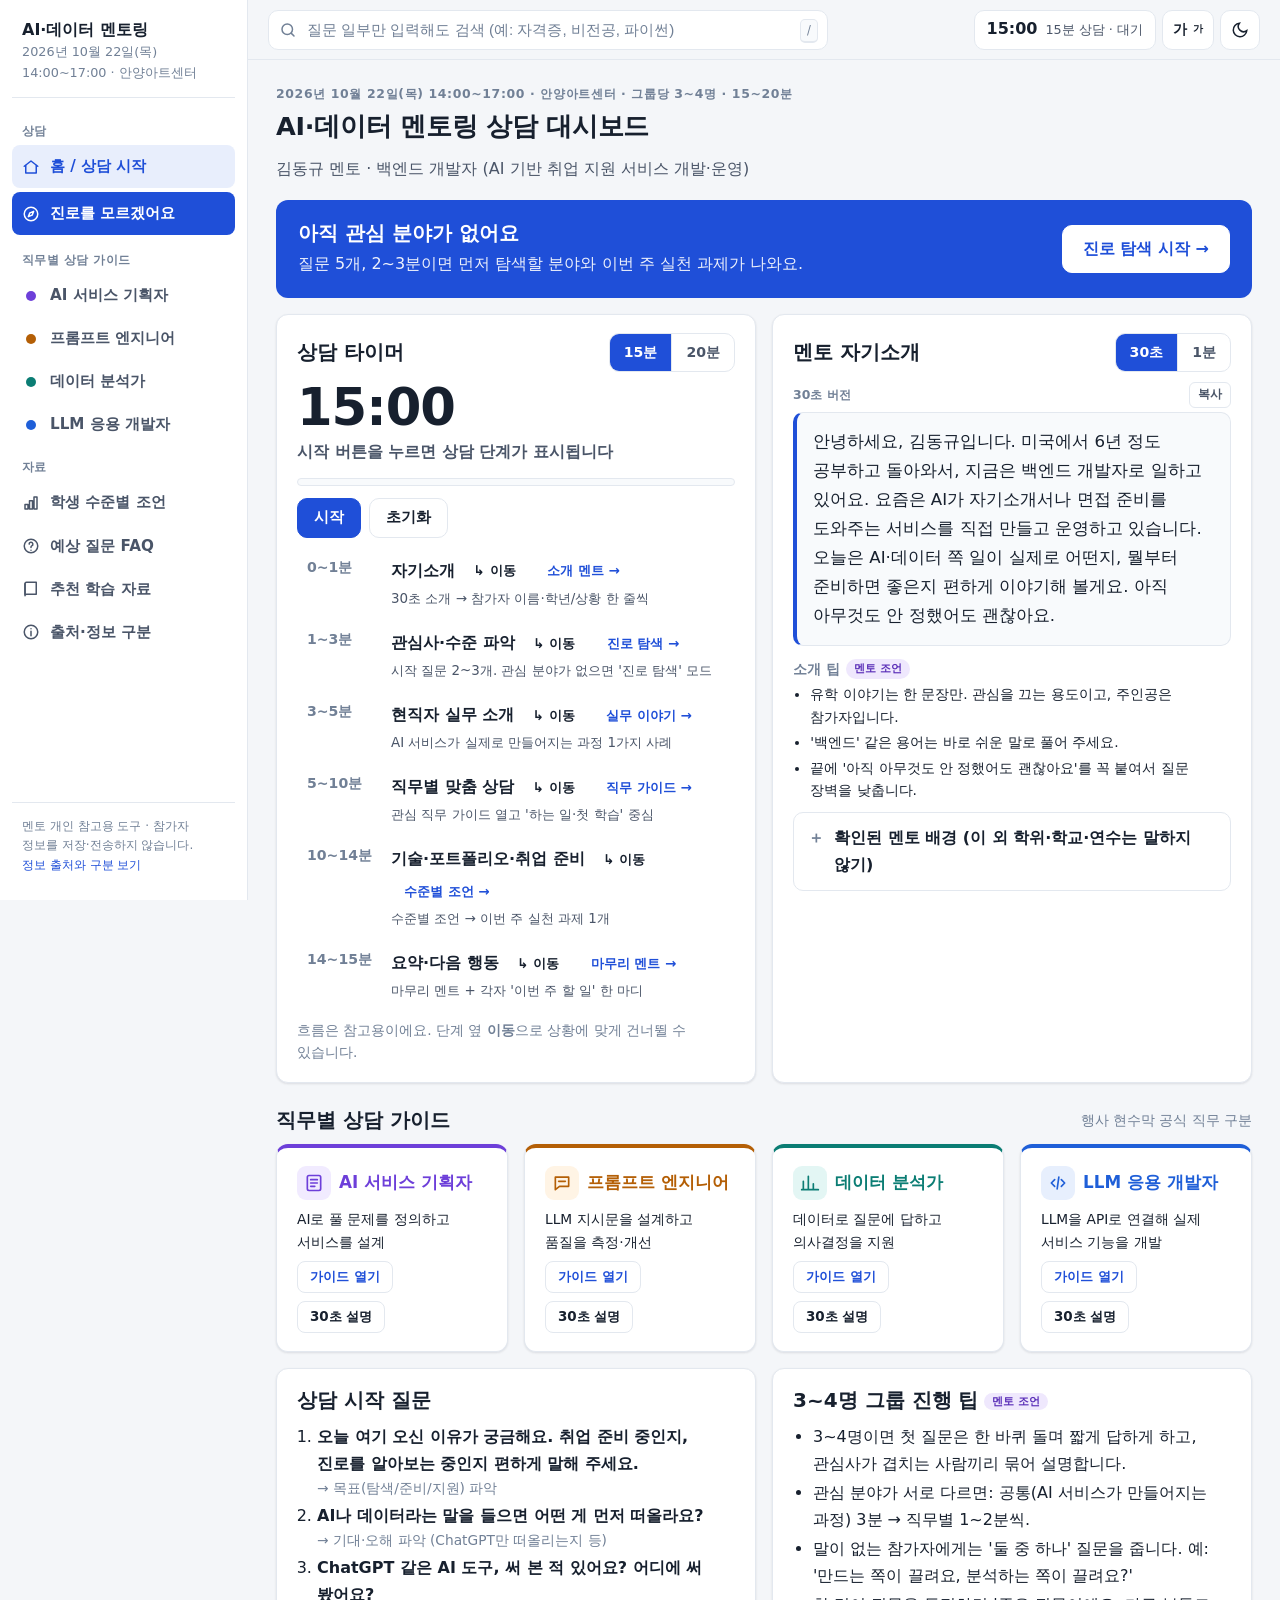
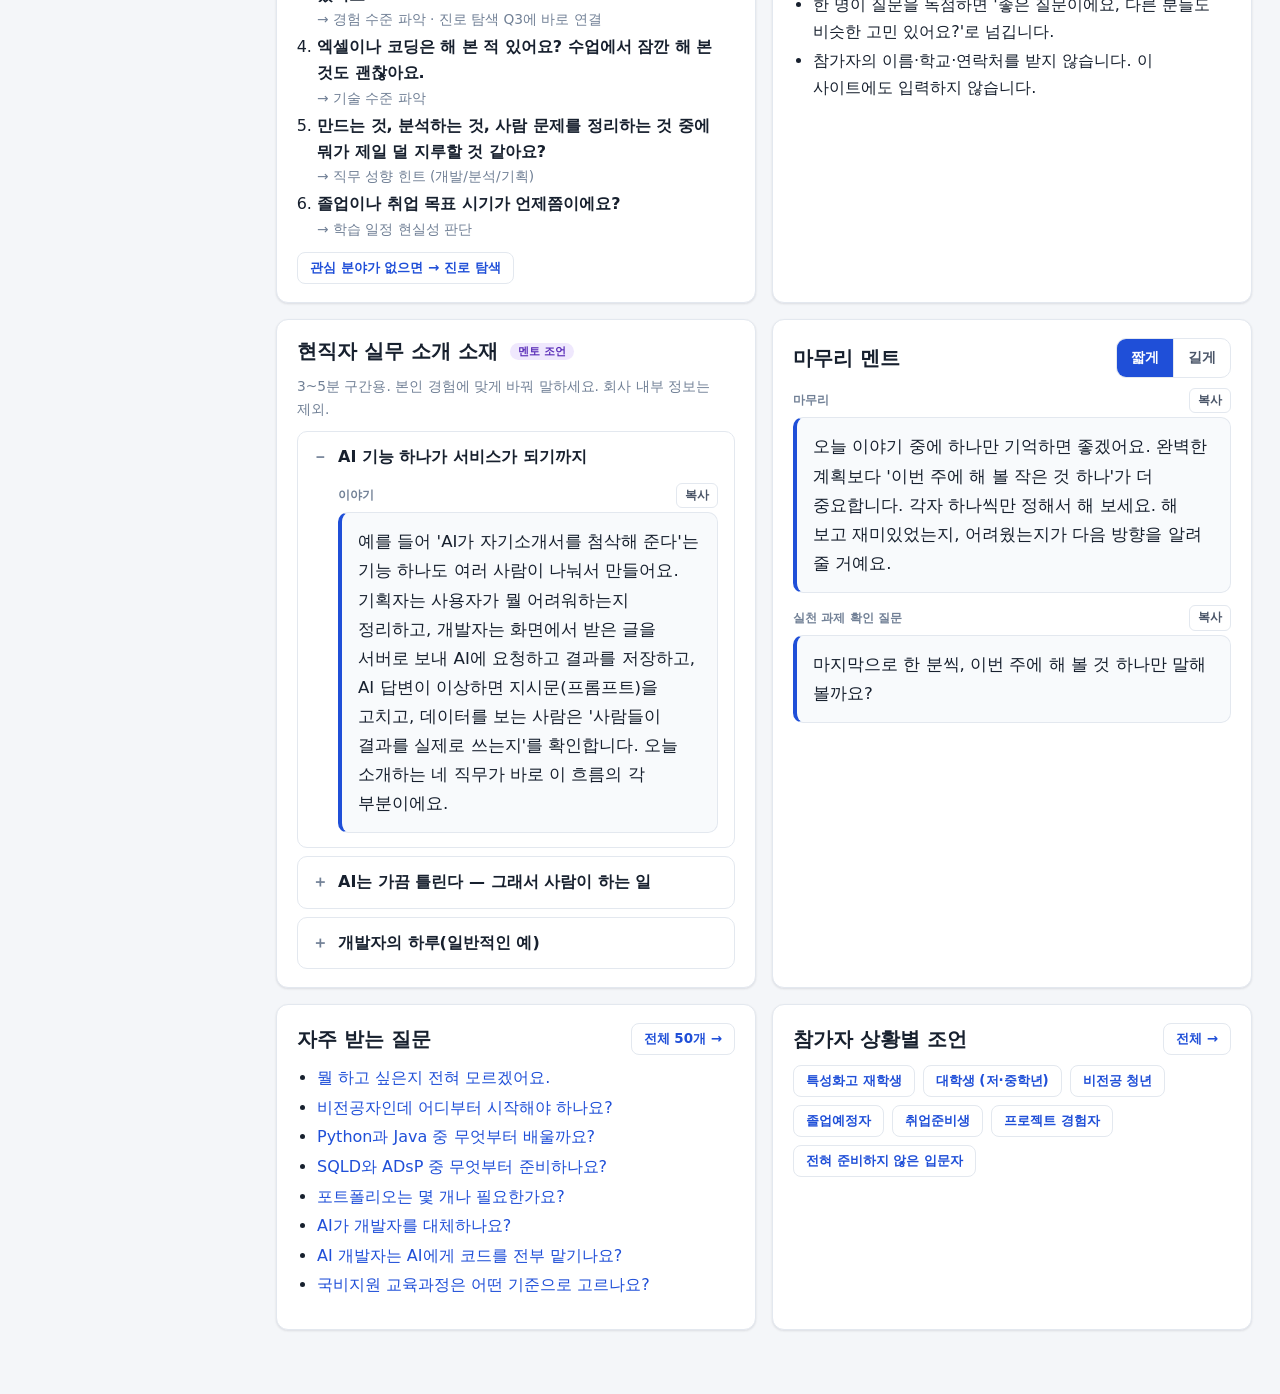
==== anyang-ai-data-mentor-2026/index.html @ 2cab1637 "Add files via upload" ====
<!doctype html>
<html lang="ko">
<head>
  <meta charset="utf-8">
  <meta name="viewport" content="width=device-width, initial-scale=1">
  <meta name="robots" content="noindex, nofollow">
  <meta name="description" content="안양시 청년 일자리박람회 AI·데이터 현직자 멘토링용 상담 대시보드 (멘토 개인 참고용)">
  <title>AI·데이터 멘토링 대시보드</title>
  <link rel="icon" href="data:image/svg+xml,%3Csvg xmlns='http://www.w3.org/2000/svg' viewBox='0 0 32 32'%3E%3Crect width='32' height='32' rx='8' fill='%231f4fd8'/%3E%3Cpath d='M9 22l4-12h2l4 12M10.5 18h7M23 10v12' stroke='white' stroke-width='2.4' fill='none' stroke-linecap='round'/%3E%3C/svg%3E">
  <link rel="stylesheet" href="assets/css/style.css">
  <script>
    /* 테마·글자 크기는 화면 깜빡임 방지를 위해 먼저 적용 (브라우저 저장소 사용 불가 시 기본값) */
    (function () {
      try {
        var t = localStorage.getItem("md-theme"); if (t) document.documentElement.setAttribute("data-theme", t);
        var f = localStorage.getItem("md-fs"); if (f) document.documentElement.style.setProperty("--fs", f + "px");
      } catch (e) {}
    })();
  </script>
</head>
<body>
  <div class="app">
    <aside class="sidebar" id="sidebar" aria-label="주 메뉴">
      <div class="brand">
        <div class="brand-title">AI·데이터 멘토링</div>
        <div class="brand-sub" id="brandSub">안양시 청년 일자리박람회</div>
      </div>
      <nav id="nav"></nav>
      <div class="sidebar-foot">
        멘토 개인 참고용 도구 · 참가자 정보를 저장·전송하지 않습니다.<br>
        <a href="#/sources">정보 출처와 구분 보기</a>
      </div>
    </aside>
    <div class="scrim" id="scrim"></div>

    <div class="main">
      <header class="topbar">
        <button class="icon-btn menu-btn" id="menuBtn" aria-label="메뉴 열기">
          <svg viewBox="0 0 24 24" fill="none" stroke="currentColor" stroke-width="2" stroke-linecap="round"><path d="M4 6h16M4 12h16M4 18h16"/></svg>
        </button>
        <div class="search-wrap" role="search">
          <svg class="s-icon" viewBox="0 0 24 24" fill="none" stroke="currentColor" stroke-width="2" stroke-linecap="round"><circle cx="11" cy="11" r="7"/><path d="M20 20l-3.5-3.5"/></svg>
          <label for="q" class="sr-only">질문·직무·자격증 검색</label>
          <input id="q" type="search" autocomplete="off" placeholder="질문 일부만 입력해도 검색 (예: 자격증, 비전공, 파이썬)">
          <kbd>/</kbd>
          <div class="search-pop" id="searchPop" role="listbox"></div>
        </div>
        <div class="top-tools">
          <button class="mini-timer" id="miniTimer" title="상담 타이머 (홈으로 이동)">
            <span class="mt-time" id="mtTime">15:00</span>
            <span class="mt-stage" id="mtStage">대기</span>
          </button>
          <button class="icon-btn fs" id="fsBtn" title="글자 크기 변경" aria-label="글자 크기 변경">가<span style="font-size:.75em">가</span></button>
          <button class="icon-btn" id="themeBtn" title="밝게/어둡게" aria-label="밝게/어둡게 전환">
            <svg viewBox="0 0 24 24" fill="none" stroke="currentColor" stroke-width="2" stroke-linecap="round"><path d="M21 12.8A9 9 0 1 1 11.2 3a7 7 0 0 0 9.8 9.8z"/></svg>
          </button>
        </div>
      </header>
      <main class="content" id="view" tabindex="-1"></main>
    </div>
  </div>
  <div class="toast" id="toast" role="status" aria-live="polite"></div>
  <noscript><p style="padding:20px">이 대시보드는 JavaScript가 필요합니다.</p></noscript>

  <!-- 콘텐츠 데이터 (행사 직전 수정은 data 폴더의 파일만 고치면 됩니다) -->
  <script src="data/mentor.js"></script>
  <script src="data/jobs.js"></script>
  <script src="data/explore.js"></script>
  <script src="data/levels.js"></script>
  <script src="data/faq.js"></script>
  <script src="data/resources.js"></script>
  <script src="assets/js/app.js"></script>
</body>
</html>
---- anyang-ai-data-mentor-2026/assets/css/style.css ----
/* 안양 AI·데이터 멘토링 대시보드 — 외부 의존성 없음 */
:root {
  --bg: #f4f6f9;
  --surface: #ffffff;
  --surface-2: #f8fafc;
  --border: #e3e8ef;
  --text: #17202e;
  --text-2: #4a5568;
  --text-3: #718096;
  --accent: #1f4fd8;
  --accent-soft: #e8eefc;
  --on-accent: #ffffff;
  --ok: #0f7b4f;
  --warn: #b45309;
  --danger: #b42318;
  --shadow: 0 1px 2px rgba(16, 24, 40, .05), 0 1px 3px rgba(16, 24, 40, .06);
  --radius: 12px;
  --sidebar-w: 248px;
  --topbar-h: 60px;

  --violet: #6d3fd9; --violet-soft: #f1ebff;
  --amber: #b45f06;  --amber-soft: #fff4e5;
  --teal: #0b7d74;   --teal-soft: #e3f6f4;
  --blue: #1f5fd8;   --blue-soft: #e7effd;

  --tag-O: #0f6b45; --tag-O-bg: #e2f5ec;
  --tag-P: #8a4b00; --tag-P-bg: #fdf0dc;
  --tag-G: #44516a; --tag-G-bg: #eceff4;
  --tag-M: #5b2fb8; --tag-M-bg: #efe8fd;

  --fs: 16px;
  color-scheme: light;
}
@media (prefers-color-scheme: dark) {
  :root:not([data-theme="light"]) {
    --bg: #0f141b; --surface: #171e28; --surface-2: #1c2431; --border: #2a3444;
    --text: #e8edf4; --text-2: #b6c1d1; --text-3: #8b98ab;
    --accent: #7ea2ff; --accent-soft: #1d2a47; --on-accent: #0f141b;
    --shadow: none;
    --violet: #b79cff; --violet-soft: #2a2140;
    --amber: #f4b25c;  --amber-soft: #352816;
    --teal: #5fd3c6;   --teal-soft: #13302d;
    --blue: #86acff;   --blue-soft: #18284a;
    --tag-O: #7fe0b2; --tag-O-bg: #133127;
    --tag-P: #f6c27a; --tag-P-bg: #382a14;
    --tag-G: #c3ccda; --tag-G-bg: #252e3c;
    --tag-M: #c8b2ff; --tag-M-bg: #2b2242;
    color-scheme: dark;
  }
}
:root[data-theme="dark"] {
  --bg: #0f141b; --surface: #171e28; --surface-2: #1c2431; --border: #2a3444;
  --text: #e8edf4; --text-2: #b6c1d1; --text-3: #8b98ab;
  --accent: #7ea2ff; --accent-soft: #1d2a47; --on-accent: #0f141b;
  --shadow: none;
  --violet: #b79cff; --violet-soft: #2a2140;
  --amber: #f4b25c;  --amber-soft: #352816;
  --teal: #5fd3c6;   --teal-soft: #13302d;
  --blue: #86acff;   --blue-soft: #18284a;
  --tag-O: #7fe0b2; --tag-O-bg: #133127;
  --tag-P: #f6c27a; --tag-P-bg: #382a14;
  --tag-G: #c3ccda; --tag-G-bg: #252e3c;
  --tag-M: #c8b2ff; --tag-M-bg: #2b2242;
  color-scheme: dark;
}

* { box-sizing: border-box; }
html { font-size: var(--fs); -webkit-text-size-adjust: 100%; }
body {
  margin: 0; background: var(--bg); color: var(--text);
  font-family: "Pretendard", "Apple SD Gothic Neo", "Malgun Gothic", "Noto Sans KR", system-ui, -apple-system, "Segoe UI", sans-serif;
  line-height: 1.65; word-break: keep-all; overflow-wrap: anywhere;
}
a { color: var(--accent); text-decoration: none; }
a:hover { text-decoration: underline; }
button { font: inherit; color: inherit; }
h1, h2, h3, h4 { line-height: 1.35; margin: 0 0 .5em; }
h1 { font-size: 1.6rem; letter-spacing: -.01em; }
h2 { font-size: 1.25rem; }
h3 { font-size: 1.05rem; }
p { margin: 0 0 .75em; }
ul, ol { margin: 0 0 .75em; padding-left: 1.25em; }
li { margin: .2em 0; }
:focus-visible { outline: 3px solid var(--accent); outline-offset: 2px; border-radius: 6px; }
.sr-only { position: absolute; width: 1px; height: 1px; overflow: hidden; clip: rect(0 0 0 0); white-space: nowrap; }

/* ── Layout ── */
.app { display: grid; grid-template-columns: var(--sidebar-w) 1fr; min-height: 100vh; }
.sidebar {
  position: sticky; top: 0; height: 100vh; overflow-y: auto;
  background: var(--surface); border-right: 1px solid var(--border);
  padding: 16px 12px 24px; display: flex; flex-direction: column; gap: 4px;
}
.brand { padding: 4px 10px 14px; border-bottom: 1px solid var(--border); margin-bottom: 8px; }
.brand-title { font-weight: 800; font-size: 1rem; line-height: 1.3; }
.brand-sub { font-size: .8rem; color: var(--text-3); }
.nav-label { font-size: .72rem; font-weight: 700; color: var(--text-3); letter-spacing: .04em; padding: 12px 10px 4px; }
.nav-link {
  display: flex; align-items: center; gap: 10px; padding: 9px 10px; border-radius: 8px;
  color: var(--text-2); font-weight: 600; font-size: .95rem;
}
.nav-link:hover { background: var(--surface-2); text-decoration: none; color: var(--text); }
.nav-link.active { background: var(--accent-soft); color: var(--accent); }
.nav-link svg { width: 18px; height: 18px; flex: none; }
.nav-dot { width: 10px; height: 10px; border-radius: 50%; flex: none; margin: 0 4px; }
.nav-link.cta { background: var(--accent); color: var(--on-accent); margin: 4px 0; }
.nav-link.cta:hover { filter: brightness(1.08); color: var(--on-accent); }
.nav-link.cta.active { box-shadow: inset 0 0 0 2px rgba(255,255,255,.5); color: var(--on-accent); }
.sidebar-foot { margin-top: auto; padding: 14px 10px 0; font-size: .75rem; color: var(--text-3); border-top: 1px solid var(--border); }

.scrim { display: none; }
.main { grid-column: 2; min-width: 0; display: flex; flex-direction: column; }
.topbar {
  position: sticky; top: 0; z-index: 20; height: var(--topbar-h);
  display: flex; align-items: center; gap: 10px; padding: 0 20px;
  background: color-mix(in srgb, var(--bg) 88%, transparent);
  backdrop-filter: saturate(1.2) blur(8px);
  border-bottom: 1px solid var(--border);
}
.icon-btn.menu-btn { display: none; }
.search-wrap { position: relative; flex: 1; max-width: 560px; }
.search-wrap input {
  width: 100%; height: 40px; border-radius: 10px; border: 1px solid var(--border);
  background: var(--surface); color: var(--text); padding: 0 40px 0 38px; font-size: .95rem;
}
.search-wrap input::placeholder { color: var(--text-3); }
.search-wrap .s-icon { position: absolute; left: 11px; top: 11px; width: 18px; height: 18px; color: var(--text-3); pointer-events: none; }
.search-wrap kbd { position: absolute; right: 10px; top: 9px; }
kbd { font-family: inherit; font-size: .72rem; border: 1px solid var(--border); border-bottom-width: 2px; border-radius: 5px; padding: 1px 6px; color: var(--text-3); background: var(--surface-2); }
.search-pop {
  position: absolute; top: 46px; left: 0; right: 0; background: var(--surface); border: 1px solid var(--border);
  border-radius: 12px; box-shadow: 0 12px 32px rgba(16,24,40,.16); max-height: 70vh; overflow-y: auto; padding: 6px; display: none;
}
.search-pop.open { display: block; }
.sp-item { display: block; width: 100%; text-align: left; padding: 9px 10px; border-radius: 8px; border: 0; background: none; cursor: pointer; }
.sp-item:hover, .sp-item.sel { background: var(--accent-soft); }
.sp-item .sp-type { font-size: .72rem; color: var(--text-3); font-weight: 700; }
.sp-item .sp-title { font-weight: 600; font-size: .93rem; }
.sp-item .sp-snip { font-size: .82rem; color: var(--text-2); display: -webkit-box; -webkit-line-clamp: 2; -webkit-box-orient: vertical; overflow: hidden; }
.sp-foot { font-size: .78rem; color: var(--text-3); padding: 6px 10px; }

.top-tools { display: flex; align-items: center; gap: 6px; margin-left: auto; }
.mini-timer {
  display: flex; align-items: center; gap: 8px; height: 40px; padding: 0 12px; border-radius: 10px;
  border: 1px solid var(--border); background: var(--surface); cursor: pointer; font-variant-numeric: tabular-nums; white-space: nowrap;
}
.mini-timer .mt-time { font-weight: 800; font-size: 1rem; }
.mini-timer .mt-stage { font-size: .8rem; color: var(--text-2); max-width: 180px; overflow: hidden; text-overflow: ellipsis; }
.mini-timer.running { border-color: var(--accent); }
.mini-timer.over .mt-time { color: var(--danger); }
.icon-btn {
  height: 40px; min-width: 40px; padding: 0 10px; border-radius: 10px; border: 1px solid var(--border);
  background: var(--surface); cursor: pointer; display: inline-flex; align-items: center; justify-content: center; gap: 6px; font-weight: 700; font-size: .85rem;
}
.icon-btn:hover { background: var(--surface-2); }
.icon-btn svg { width: 18px; height: 18px; }

.content { padding: 24px 28px 64px; max-width: 1180px; width: 100%; }

/* ── Components ── */
.card { background: var(--surface); border: 1px solid var(--border); border-radius: var(--radius); padding: 18px 20px; box-shadow: var(--shadow); }
.card + .card { margin-top: 16px; }
.grid > .card + .card, .grid > * + .card { margin-top: 0; }
.card-head { display: flex; align-items: center; justify-content: space-between; gap: 10px; margin-bottom: 10px; flex-wrap: wrap; }
.card-head h2, .card-head h3 { margin: 0; }
.muted { color: var(--text-3); }
.small { font-size: .86rem; }
.grid { display: grid; gap: 16px; }
.g2 { grid-template-columns: repeat(2, minmax(0, 1fr)); }
.g3 { grid-template-columns: repeat(3, minmax(0, 1fr)); }
.g4 { grid-template-columns: repeat(4, minmax(0, 1fr)); }
.stack > * + * { margin-top: 16px; }
.page-head { margin-bottom: 18px; }
.page-head p { color: var(--text-2); margin: 0; }
.eyebrow { font-size: .78rem; font-weight: 800; letter-spacing: .05em; color: var(--text-3); margin-bottom: 4px; }

.btn {
  display: inline-flex; align-items: center; justify-content: center; gap: 8px; height: 40px; padding: 0 16px; border-radius: 10px;
  border: 1px solid var(--border); background: var(--surface); cursor: pointer; font-weight: 700; font-size: .93rem; white-space: nowrap;
}
.btn:hover { background: var(--surface-2); text-decoration: none; }
.btn.primary { background: var(--accent); border-color: var(--accent); color: var(--on-accent); }
.btn.primary:hover { filter: brightness(1.08); }
.btn.sm { height: 32px; padding: 0 12px; font-size: .84rem; border-radius: 8px; }
.btn.ghost { background: transparent; border-color: transparent; }
.btn[aria-pressed="true"], .btn.on { background: var(--accent-soft); border-color: var(--accent); color: var(--accent); }
.btn-row { display: flex; flex-wrap: wrap; gap: 8px; }

.seg { display: inline-flex; border: 1px solid var(--border); border-radius: 10px; overflow: hidden; background: var(--surface); }
.seg button { border: 0; background: none; padding: 7px 14px; cursor: pointer; font-weight: 700; font-size: .88rem; color: var(--text-2); }
.seg button + button { border-left: 1px solid var(--border); }
.seg button.on { background: var(--accent); color: var(--on-accent); }

.tag { display: inline-flex; align-items: center; font-size: .7rem; font-weight: 800; border-radius: 999px; padding: 1px 8px; vertical-align: 2px; margin-left: 6px; white-space: nowrap; }
.tag-O { color: var(--tag-O); background: var(--tag-O-bg); }
.tag-P { color: var(--tag-P); background: var(--tag-P-bg); }
.tag-G { color: var(--tag-G); background: var(--tag-G-bg); }
.tag-M { color: var(--tag-M); background: var(--tag-M-bg); }
.chip { display: inline-block; font-size: .8rem; padding: 2px 10px; border-radius: 999px; background: var(--surface-2); border: 1px solid var(--border); color: var(--text-2); margin: 2px 4px 2px 0; }

.script {
  background: var(--surface-2); border: 1px solid var(--border); border-left: 4px solid var(--accent);
  border-radius: 10px; padding: 14px 16px; font-size: 1.04rem; line-height: 1.75;
}
.script-label { font-size: .78rem; font-weight: 800; color: var(--text-3); margin-bottom: 4px; display: flex; justify-content: space-between; align-items: center; gap: 8px; }
.copy-btn { font-size: .75rem; border: 1px solid var(--border); background: var(--surface); border-radius: 6px; padding: 2px 8px; cursor: pointer; color: var(--text-2); }

.callout { border-radius: 10px; padding: 12px 14px; background: var(--accent-soft); color: var(--text); font-size: .93rem; }
.callout.warn { background: var(--tag-P-bg); }
.callout strong { display: block; margin-bottom: 2px; }

details.acc { border: 1px solid var(--border); border-radius: 10px; background: var(--surface); }
details.acc + details.acc { margin-top: 8px; }
details.acc > summary { list-style: none; cursor: pointer; padding: 12px 14px; font-weight: 700; display: flex; gap: 10px; align-items: flex-start; }
details.acc > summary::-webkit-details-marker { display: none; }
details.acc > summary::before { content: "＋"; color: var(--text-3); font-weight: 800; flex: none; width: 1em; }
details.acc[open] > summary::before { content: "－"; }
details.acc .acc-body { padding: 0 16px 14px 40px; }
details.acc.hl { border-color: var(--accent); box-shadow: 0 0 0 3px var(--accent-soft); }

table.tbl { width: 100%; border-collapse: collapse; font-size: .92rem; }
.tbl th, .tbl td { text-align: left; padding: 9px 10px; border-bottom: 1px solid var(--border); vertical-align: top; }
.tbl th { font-size: .8rem; color: var(--text-3); font-weight: 800; background: var(--surface-2); }
.tbl-wrap { overflow-x: auto; }

/* job color helpers */
.c-violet { --jc: var(--violet); --jcs: var(--violet-soft); }
.c-amber  { --jc: var(--amber);  --jcs: var(--amber-soft); }
.c-teal   { --jc: var(--teal);   --jcs: var(--teal-soft); }
.c-blue   { --jc: var(--blue);   --jcs: var(--blue-soft); }
.job-card { border-top: 4px solid var(--jc); display: flex; flex-direction: column; gap: 8px; }
.job-card .jc-name { font-weight: 800; color: var(--jc); font-size: 1.05rem; display: flex; align-items: center; gap: 8px; }
.job-icon { width: 34px; height: 34px; border-radius: 9px; background: var(--jcs); color: var(--jc); display: inline-flex; align-items: center; justify-content: center; flex: none; }
.job-icon svg { width: 20px; height: 20px; }
.job-hero { border-left: 6px solid var(--jc); background: linear-gradient(90deg, var(--jcs), var(--surface) 60%); }
.job-hero h1 { color: var(--jc); display: flex; align-items: center; gap: 10px; }
.sec-nav { position: sticky; top: var(--topbar-h); z-index: 10; background: var(--bg); padding: 10px 0; margin: 8px 0 4px; display: flex; gap: 6px; overflow-x: auto; scrollbar-width: thin; }
.sec-nav a { white-space: nowrap; font-size: .84rem; font-weight: 700; padding: 6px 12px; border-radius: 999px; border: 1px solid var(--border); background: var(--surface); color: var(--text-2); }
.sec-nav a:hover { border-color: var(--jc, var(--accent)); color: var(--jc, var(--accent)); text-decoration: none; }
.section { scroll-margin-top: calc(var(--topbar-h) + 60px); }
.section h2 { display: flex; align-items: center; gap: 6px; flex-wrap: wrap; }
.path-col h3 { font-size: .95rem; color: var(--jc, var(--accent)); }
.port { border: 1px solid var(--border); border-radius: 10px; padding: 14px; background: var(--surface-2); }
.port h3 { margin-bottom: 4px; }
.kv { display: grid; grid-template-columns: 84px 1fr; gap: 4px 10px; font-size: .9rem; }
.kv dt { color: var(--text-3); font-weight: 700; }
.kv dd { margin: 0; }

/* ── Timer ── */
.timer-big { font-size: 3.2rem; font-weight: 800; font-variant-numeric: tabular-nums; letter-spacing: -.02em; line-height: 1; }
.timer-big.over { color: var(--danger); }
.timer-sub { color: var(--text-2); font-weight: 600; margin-top: 6px; }
.progress { height: 8px; background: var(--surface-2); border: 1px solid var(--border); border-radius: 999px; overflow: hidden; margin: 12px 0; }
.progress > i { display: block; height: 100%; background: var(--accent); width: 0; }
.flow { list-style: none; padding: 0; margin: 0; }
.flow li { display: grid; grid-template-columns: 74px 1fr; gap: 10px; padding: 8px 10px; border-radius: 8px; margin: 2px 0; }
.flow li .fl-time { font-variant-numeric: tabular-nums; color: var(--text-3); font-weight: 700; font-size: .88rem; }
.flow li .fl-title { font-weight: 700; }
.flow li .fl-hint { font-size: .84rem; color: var(--text-2); }
.flow li.now { background: var(--accent-soft); box-shadow: inset 3px 0 0 var(--accent); }
.flow li.done .fl-title { color: var(--text-3); text-decoration: line-through; }

/* ── Explore ── */
.cta-hero {
  display: flex; align-items: center; justify-content: space-between; gap: 16px; flex-wrap: wrap;
  background: var(--accent); color: var(--on-accent); border-radius: var(--radius); padding: 20px 22px; border: 0;
}
.cta-hero h2 { color: var(--on-accent); margin: 0 0 4px; }
.cta-hero p { margin: 0; opacity: .92; }
.cta-hero .btn { background: #fff; color: var(--accent); border-color: var(--on-accent); height: 48px; font-size: 1rem; padding: 0 20px; }
.steps { display: flex; gap: 6px; margin-bottom: 14px; }
.steps i { flex: 1; height: 6px; border-radius: 999px; background: var(--border); }
.steps i.on { background: var(--accent); }
.q-title { font-size: 1.45rem; font-weight: 800; margin-bottom: 4px; }
.opt-list { display: grid; gap: 10px; margin: 16px 0; }
.opt {
  text-align: left; border: 2px solid var(--border); background: var(--surface); border-radius: 12px; padding: 14px 16px;
  font-size: 1.06rem; font-weight: 700; cursor: pointer; display: flex; align-items: center; gap: 12px; min-height: 56px;
}
.opt:hover { border-color: var(--accent); }
.opt.sel { border-color: var(--accent); background: var(--accent-soft); }
.opt .opt-n { width: 28px; height: 28px; border-radius: 50%; background: var(--surface-2); border: 1px solid var(--border); display: inline-flex; align-items: center; justify-content: center; font-size: .85rem; flex: none; }
.opt.sel .opt-n { background: var(--accent); color: var(--on-accent); border-color: var(--accent); }
.opt.unknown { border-style: dashed; color: var(--text-2); }
.result-main { border-top: 6px solid var(--jc); }
.result-main .rm-label { font-size: .8rem; font-weight: 800; color: var(--jc); }
.reason-list li { margin: 4px 0; }
.score-bars { display: grid; gap: 6px; }
.score-row { display: grid; grid-template-columns: 130px 1fr 32px; gap: 8px; align-items: center; font-size: .88rem; }
.score-row .bar { height: 10px; border-radius: 999px; background: var(--surface-2); border: 1px solid var(--border); overflow: hidden; }
.score-row .bar i { display: block; height: 100%; background: var(--jc); }
.exp-card { border-top: 4px solid var(--accent); }

/* FAQ */
.filter-row { display: flex; gap: 8px; flex-wrap: wrap; align-items: center; margin-bottom: 14px; }
.faq-short { font-size: 1.02rem; margin-bottom: 8px; }
.faq-detail { color: var(--text-2); font-size: .93rem; }
.faq-detail::before { content: "추가 설명 · "; font-weight: 800; color: var(--text-3); }
mark { background: #fff1a8; color: inherit; border-radius: 3px; padding: 0 1px; }
:root[data-theme="dark"] mark { background: #5a4b00; }
@media (prefers-color-scheme: dark) { :root:not([data-theme="light"]) mark { background: #5a4b00; } }

.level-tabs { display: flex; gap: 6px; flex-wrap: wrap; margin-bottom: 14px; }
.notice { font-size: .82rem; color: var(--text-3); border-top: 1px solid var(--border); margin-top: 28px; padding-top: 14px; }
.toast { position: fixed; bottom: 20px; left: 50%; transform: translateX(-50%); background: var(--text); color: var(--bg); padding: 8px 16px; border-radius: 999px; font-size: .88rem; font-weight: 700; z-index: 50; opacity: 0; transition: opacity .15s; pointer-events: none; }
.toast.show { opacity: 1; }

/* ── Responsive ── */
@media (max-width: 1100px) {
  .g4 { grid-template-columns: repeat(2, minmax(0, 1fr)); }
  .g3 { grid-template-columns: repeat(2, minmax(0, 1fr)); }
  .mini-timer .mt-stage { display: none; }
}
@media (max-width: 860px) {
  .app { grid-template-columns: 1fr; }
  .main { grid-column: 1; }
  .sidebar {
    position: fixed; z-index: 40; left: 0; top: 0; bottom: 0; width: min(300px, 86vw);
    transform: translateX(-102%); transition: transform .18s ease; visibility: hidden;
  }
  .sidebar.open { transform: none; visibility: visible; box-shadow: 0 0 40px rgba(0,0,0,.25); }
  .scrim { position: fixed; inset: 0; background: rgba(0,0,0,.35); z-index: 35; display: none; }
  .scrim.open { display: block; }
  .icon-btn.menu-btn { display: inline-flex; }
  .topbar { padding: 0 12px; gap: 8px; }
  .content { padding: 18px 16px 56px; }
  .g2, .g3, .g4 { grid-template-columns: 1fr; }
  .search-wrap kbd { display: none; }
  .timer-big { font-size: 2.6rem; }
  h1 { font-size: 1.35rem; }
  .q-title { font-size: 1.2rem; }
  .score-row { grid-template-columns: 110px 1fr 28px; }
  .kv { grid-template-columns: 70px 1fr; }
  .hide-sm { display: none !important; }
}
@media (max-width: 520px) {
  .mini-timer { padding: 0 8px; }
  .top-tools .icon-btn.fs { display: none; }
  details.acc .acc-body { padding-left: 16px; }
}
@media print {
  .sidebar, .topbar, .sec-nav, .btn, .copy-btn { display: none !important; }
  .app { display: block; }
  details.acc { break-inside: avoid; }
}
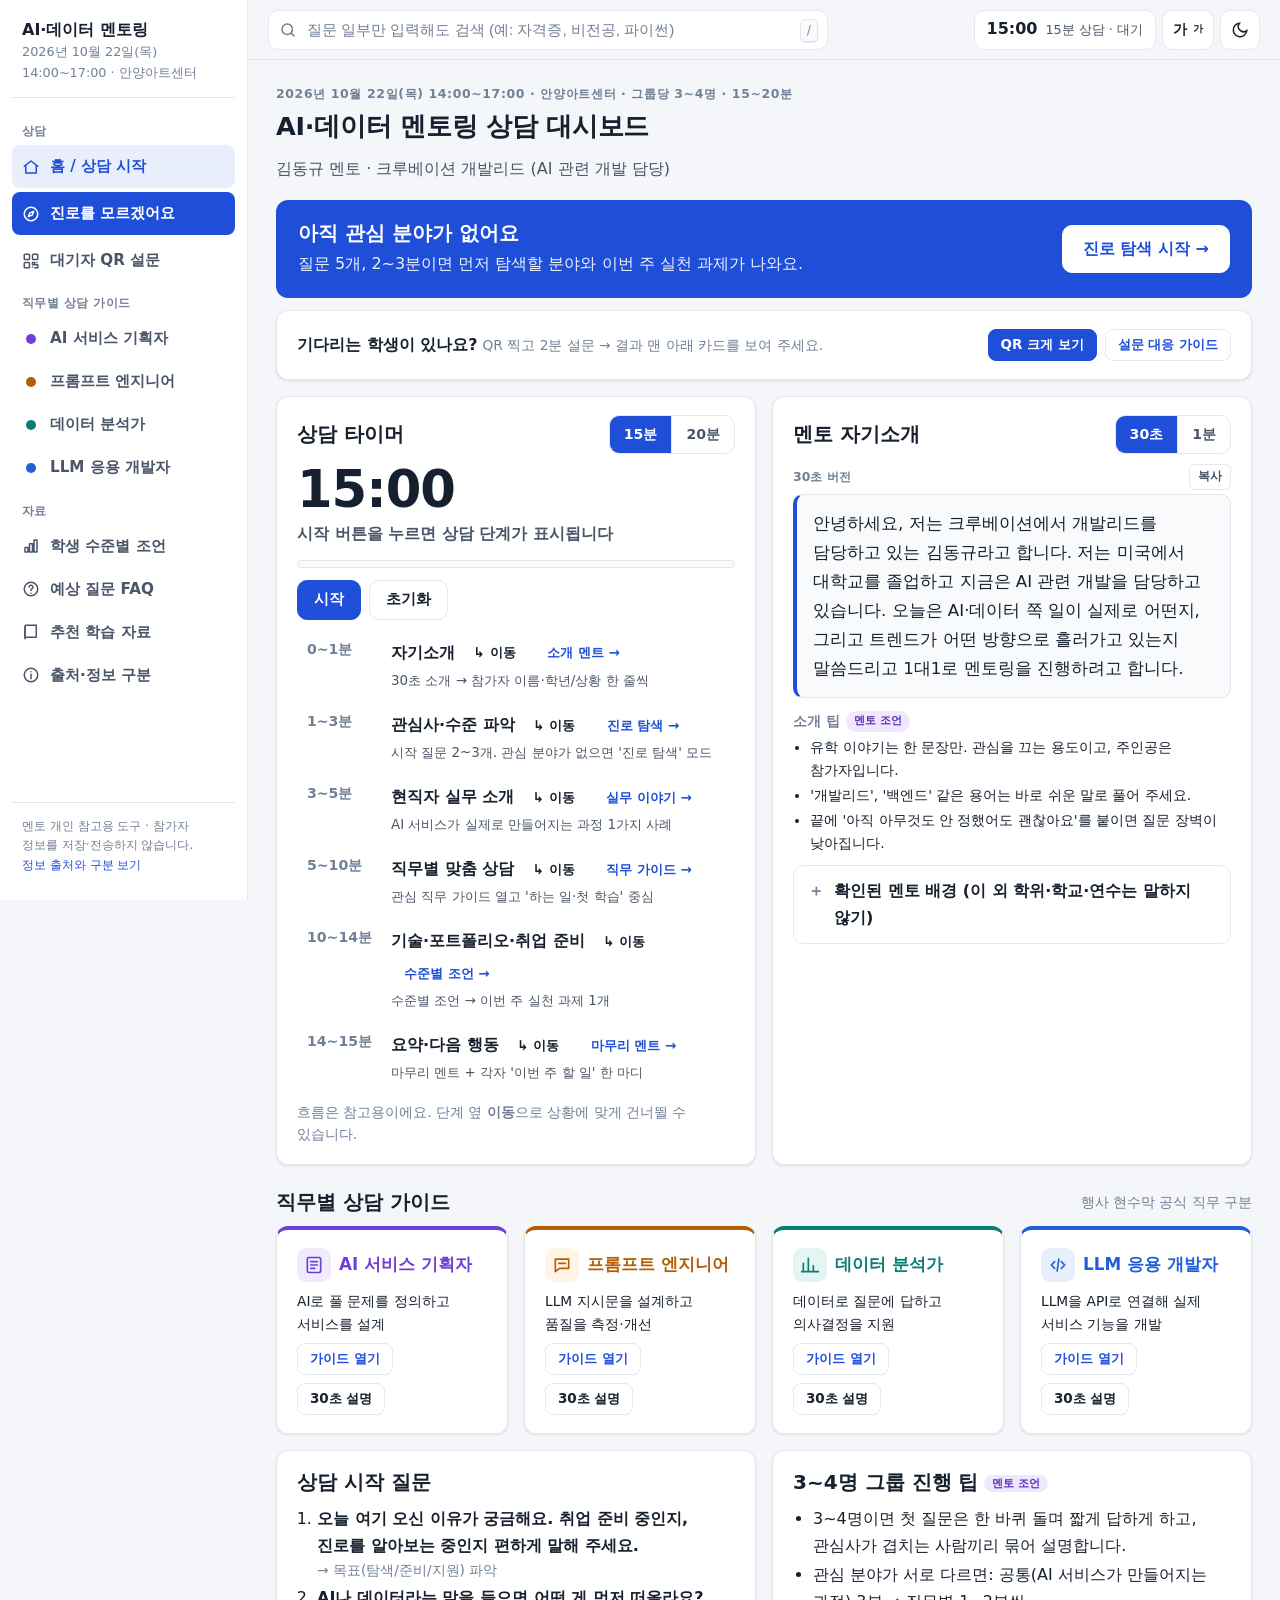
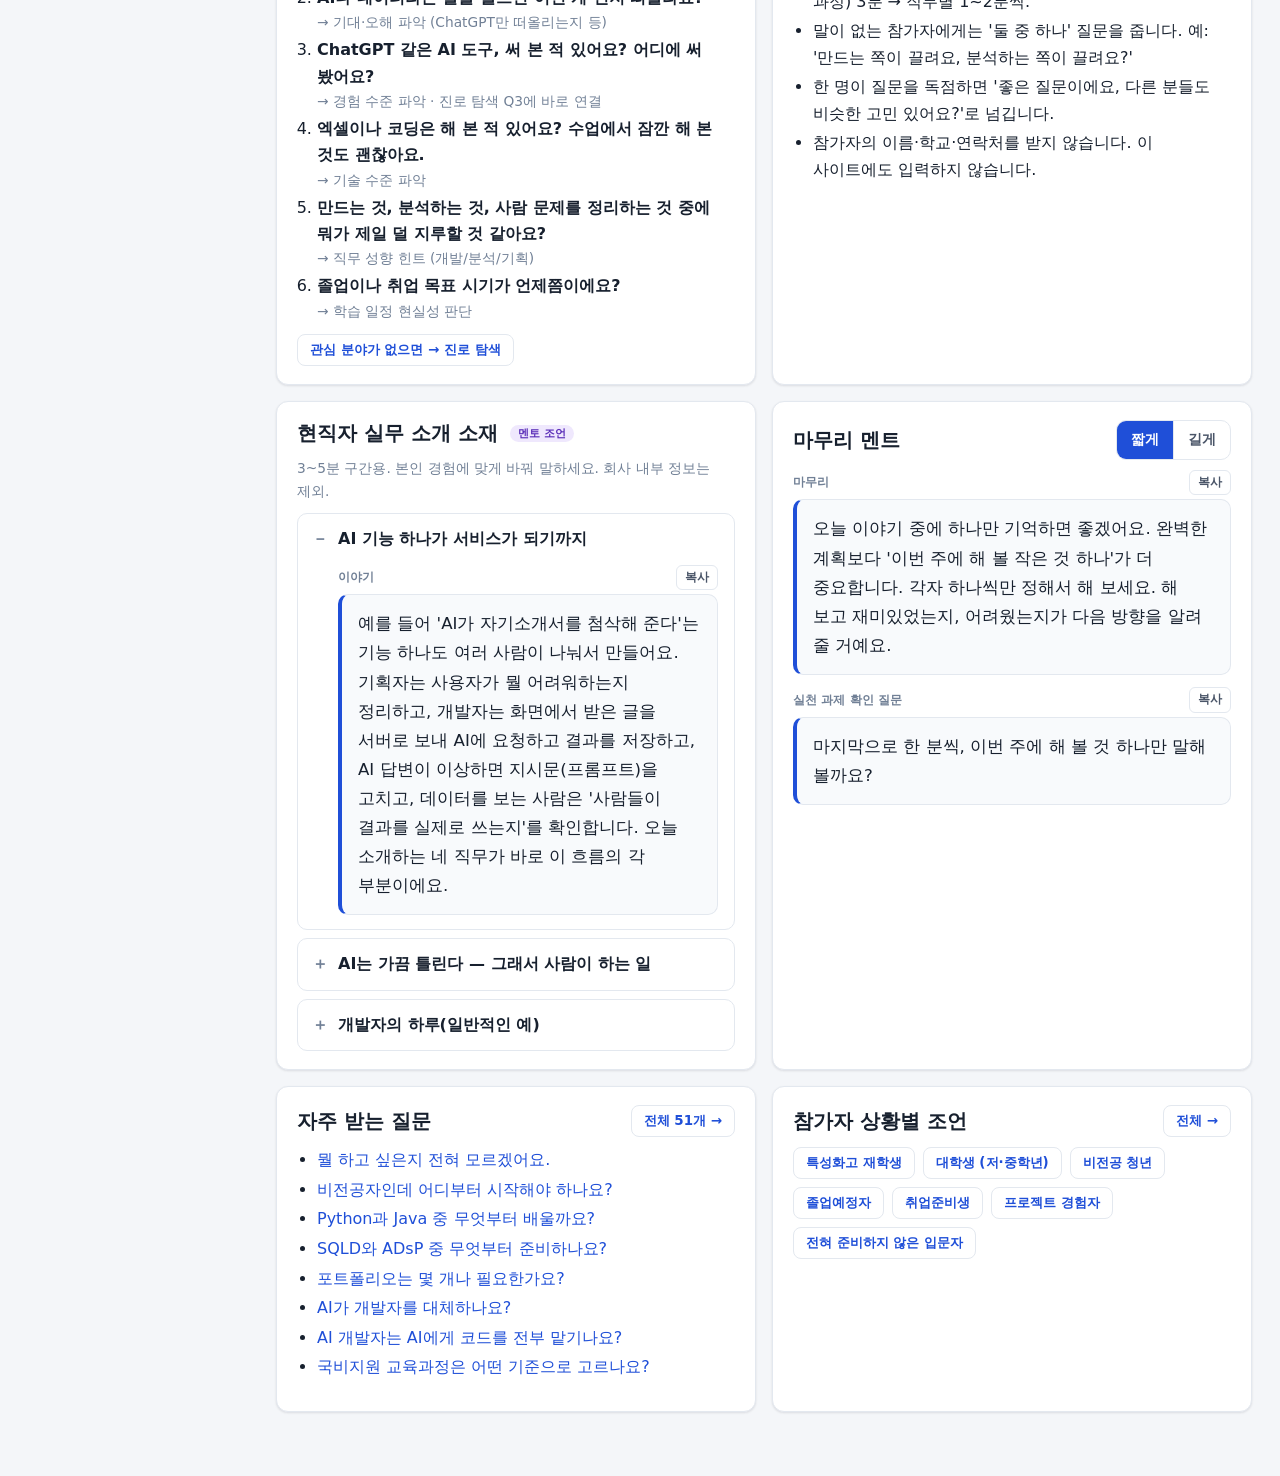
==== commit cdb8f7ed: "Load trend data in dashboard" ====
--- a/anyang-ai-data-mentor-2026/index.html
+++ b/anyang-ai-data-mentor-2026/index.html
@@ -64,11 +64,13 @@
 
   <!-- 콘텐츠 데이터 (행사 직전 수정은 data 폴더의 파일만 고치면 됩니다) -->
   <script src="data/mentor.js"></script>
+  <script src="data/trend.js"></script>
   <script src="data/jobs.js"></script>
   <script src="data/explore.js"></script>
   <script src="data/levels.js"></script>
   <script src="data/faq.js"></script>
   <script src="data/resources.js"></script>
+  <script src="data/survey.js"></script>
   <script src="assets/js/app.js"></script>
 </body>
 </html>
--- a/anyang-ai-data-mentor-2026/assets/css/style.css
+++ b/anyang-ai-data-mentor-2026/assets/css/style.css
@@ -343,3 +343,15 @@
   .app { display: block; }
   details.acc { break-inside: avoid; }
 }
+
+/* ── 대기자 QR 설문 ── */
+.qr-strip { display: flex; align-items: center; justify-content: space-between; gap: 12px; flex-wrap: wrap; margin-top: 12px; }
+.qr-inline { width: 180px; max-width: 60%; background: #fff; padding: 6px; border-radius: 10px; border: 1px solid var(--border); }
+.qr-inline svg, .qr-img svg { display: block; width: 100%; height: auto; }
+.qr-overlay { position: fixed; inset: 0; z-index: 100; background: rgba(8, 12, 20, .78); display: flex; align-items: center; justify-content: center; padding: 16px; }
+.qr-box { background: #fff; color: #141c2b; border-radius: 20px; padding: 24px; text-align: center; width: min(560px, 100%); max-height: 100%; overflow: auto; }
+.qr-title { font-size: 1.4rem; font-weight: 800; margin-bottom: 12px; }
+.qr-img { width: min(420px, 78vw, 62vh); margin: 0 auto; }
+.qr-url { font-weight: 800; margin-top: 10px; word-break: break-all; }
+.qr-sub { color: #465267; font-size: .92rem; margin: 6px 0 14px; }
+.qr-box .btn { background: #f4f6f9; color: #141c2b; border-color: #e3e8ef; }
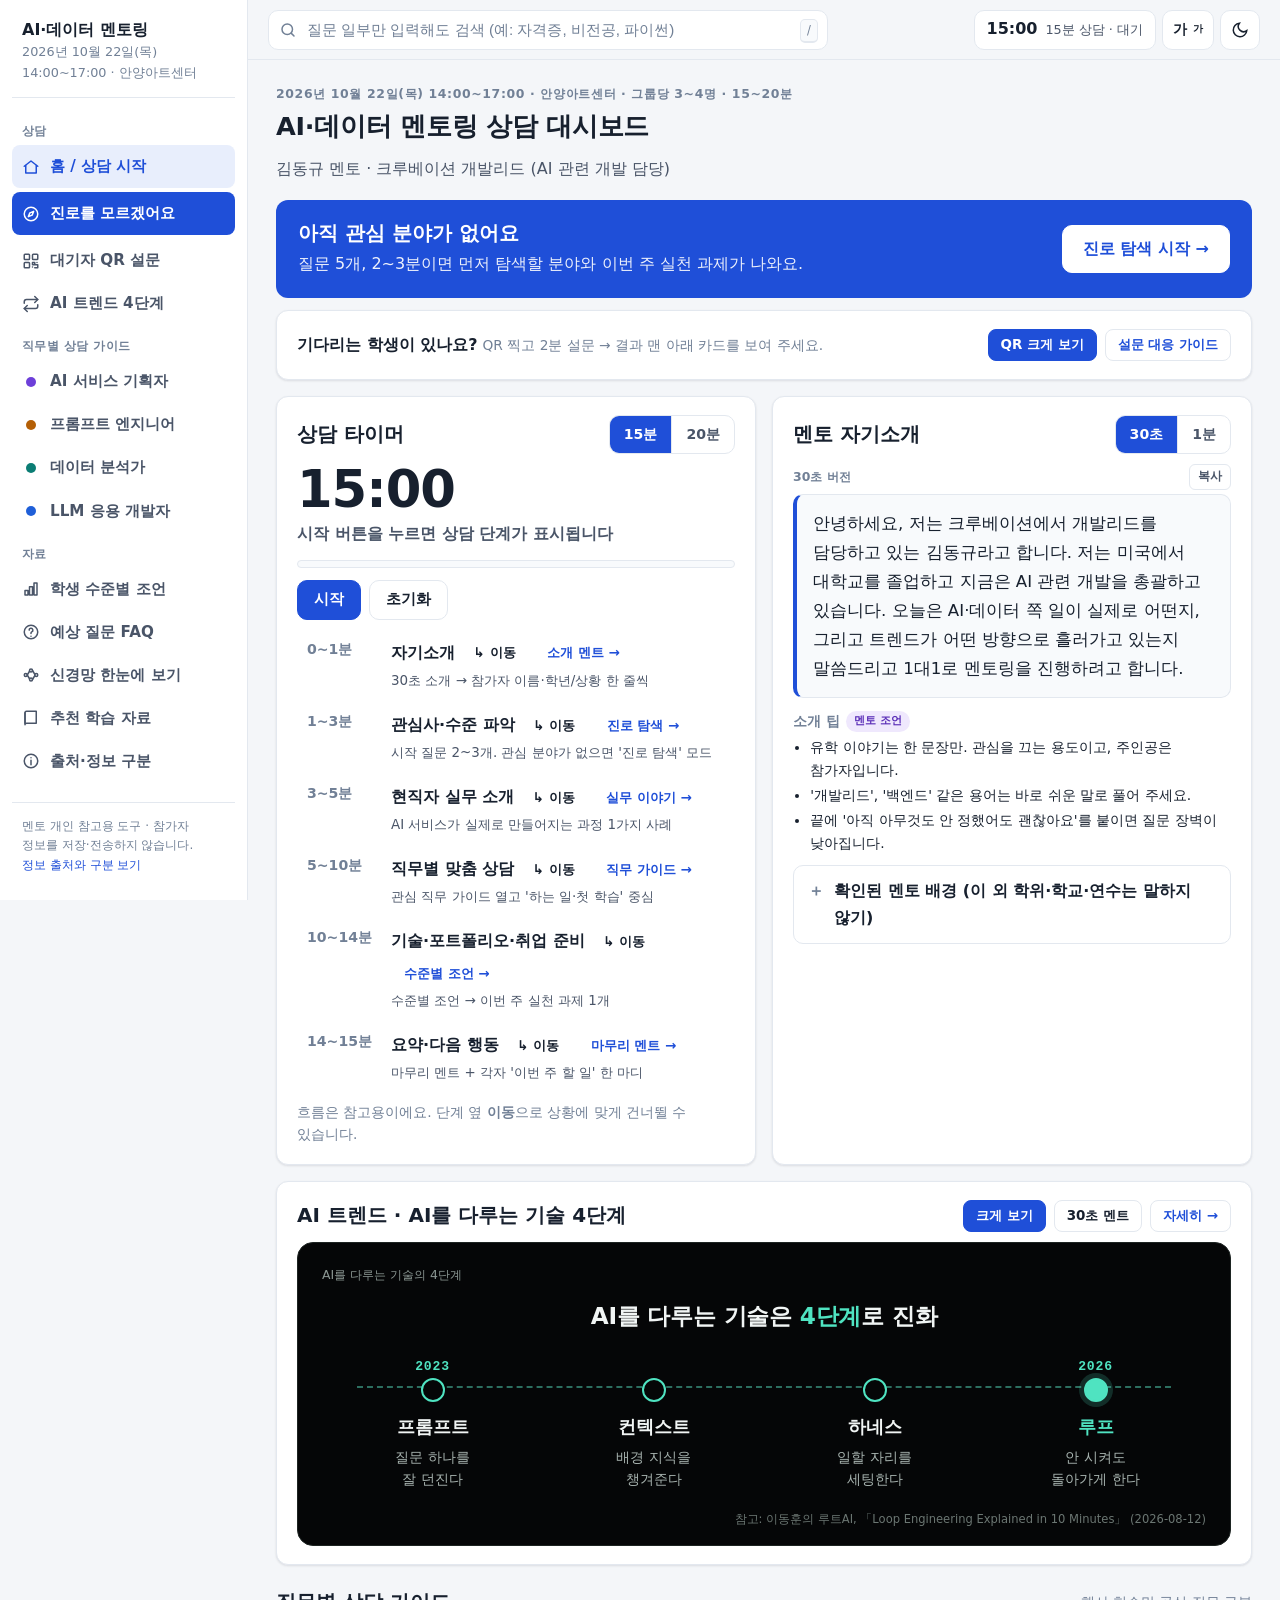
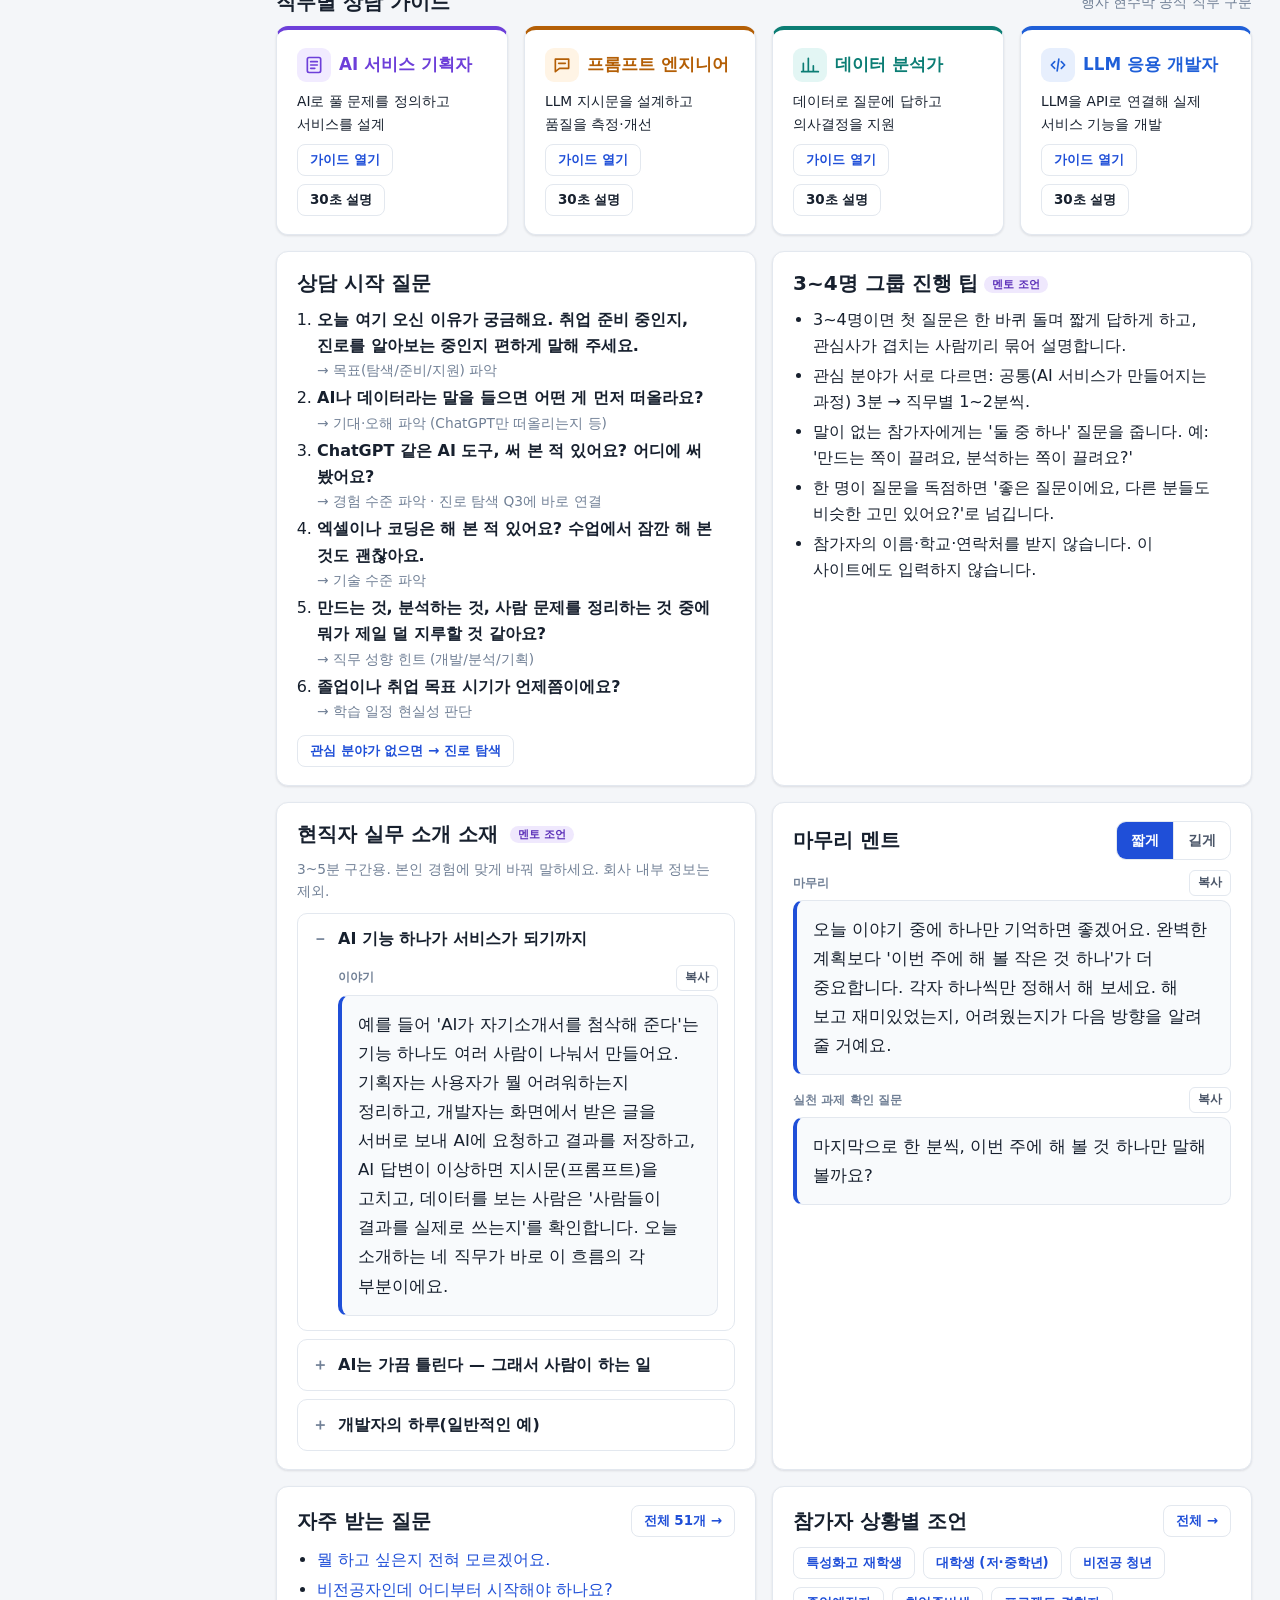
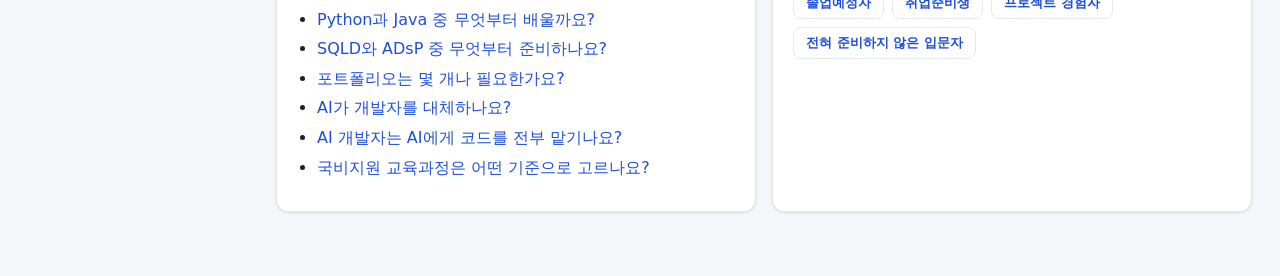
==== commit e6d4e315: "Add neural network overview page" ====
--- a/anyang-ai-data-mentor-2026/index.html
+++ b/anyang-ai-data-mentor-2026/index.html
@@ -65,6 +65,7 @@
   <!-- 콘텐츠 데이터 (행사 직전 수정은 data 폴더의 파일만 고치면 됩니다) -->
   <script src="data/mentor.js"></script>
   <script src="data/trend.js"></script>
+  <script src="data/neural.js"></script>
   <script src="data/jobs.js"></script>
   <script src="data/explore.js"></script>
   <script src="data/levels.js"></script>
--- a/anyang-ai-data-mentor-2026/assets/css/style.css
+++ b/anyang-ai-data-mentor-2026/assets/css/style.css
@@ -355,3 +355,53 @@
 .qr-url { font-weight: 800; margin-top: 10px; word-break: break-all; }
 .qr-sub { color: #465267; font-size: .92rem; margin: 6px 0 14px; }
 .qr-box .btn { background: #f4f6f9; color: #141c2b; border-color: #e3e8ef; }
+
+/* ── AI 트렌드 4단계 (다이어그램은 항상 어두운 슬라이드 스타일) ── */
+.tl-board { background: #050607; color: #f1f5f4; border-radius: 16px; padding: 22px 24px 16px; border: 1px solid #1d2422; }
+.tl-kicker { font-size: .78rem; color: #8a9692; margin-bottom: 14px; }
+.tl-title { text-align: center; font-weight: 800; font-size: 1.45rem; line-height: 1.35; margin: 4px 0 22px; letter-spacing: -.01em; }
+.tl-title em { font-style: normal; color: #4fe3c1; }
+.tl { list-style: none; margin: 0; padding: 0; display: grid; grid-template-columns: repeat(4, 1fr); position: relative; }
+.tl::before { content: ""; position: absolute; left: 4%; right: 4%; top: 33px; border-top: 2px dashed #2c6e5f; }
+.tl-step { position: relative; text-align: center; display: flex; flex-direction: column; align-items: center; padding: 0 4px; }
+.tl-year { height: 20px; font-family: ui-monospace, Menlo, Consolas, monospace; font-weight: 700; font-size: .82rem; color: #4fe3c1; letter-spacing: .06em; }
+.tl-dot { width: 24px; height: 24px; border-radius: 50%; border: 2.5px solid #4fe3c1; background: #050607; margin: 2px 0 10px; position: relative; z-index: 1; }
+.tl-step.now .tl-dot { background: #4fe3c1; box-shadow: 0 0 0 5px rgba(79, 227, 193, .18); }
+.tl-text { display: flex; flex-direction: column; align-items: center; }
+.tl-name { font-size: 1.12rem; font-weight: 800; color: #f1f5f4; }
+.tl-step.now .tl-name { color: #4fe3c1; }
+.tl-line { font-size: .86rem; color: #a7b3af; margin-top: 4px; }
+.tl-src { font-size: .72rem; color: #6b7672; margin-top: 16px; text-align: right; }
+@media (max-width: 640px) {
+  .tl-board { padding: 18px 16px 14px; }
+  .tl-title { font-size: 1.2rem; margin-bottom: 14px; }
+  .tl { grid-template-columns: 1fr; gap: 6px; }
+  .tl::before { left: 59px; right: auto; top: 14px; bottom: 14px; border-top: 0; border-left: 2px dashed #2c6e5f; }
+  .tl-step { flex-direction: row; text-align: left; align-items: center; gap: 10px; padding: 6px 0; }
+  .tl-year { width: 38px; height: auto; text-align: right; flex: none; font-size: .74rem; }
+  .tl-dot { margin: 0; flex: none; }
+  .tl-text { align-items: flex-start; }
+  .tl-line { margin-top: 0; }
+  .tl-br { display: none; }
+  .tl-src { text-align: left; }
+}
+
+/* 4단계 크게 보기 */
+.tl-big { width: min(1180px, 100%); max-height: 100%; overflow: auto; text-align: center; }
+.tl-big .tl-board { font-size: 1.35rem; padding: 36px 40px 24px; text-align: left; }
+.tl-big .tl-title { font-size: 2.2rem; margin-bottom: 36px; }
+.tl-big .tl::before { top: 44px; }
+.tl-big .tl-year { height: 28px; font-size: 1rem; }
+.tl-big .tl-dot { width: 32px; height: 32px; border-width: 3px; }
+.tl-big .tl-name { font-size: 1.6rem; }
+.tl-big .tl-line { font-size: 1.1rem; }
+.tl-big > .btn { margin-top: 14px; background: #f4f6f9; color: #141c2b; border-color: #e3e8ef; }
+.neural-figure { margin: 0; }
+.neural-img { display: block; width: 100%; height: auto; background: #fff; border: 1px solid var(--border); border-radius: 12px; }
+.neural-caption { margin-top: 8px; font-size: .84rem; color: var(--text-3); }
+@media (max-width: 640px) {
+  .tl-big .tl-board { font-size: 1rem; padding: 20px 16px; }
+  .tl-big .tl-title { font-size: 1.4rem; margin-bottom: 16px; }
+  .tl-big .tl::before { top: 18px; left: 63px; }
+  .tl-big .tl-name { font-size: 1.2rem; }
+}
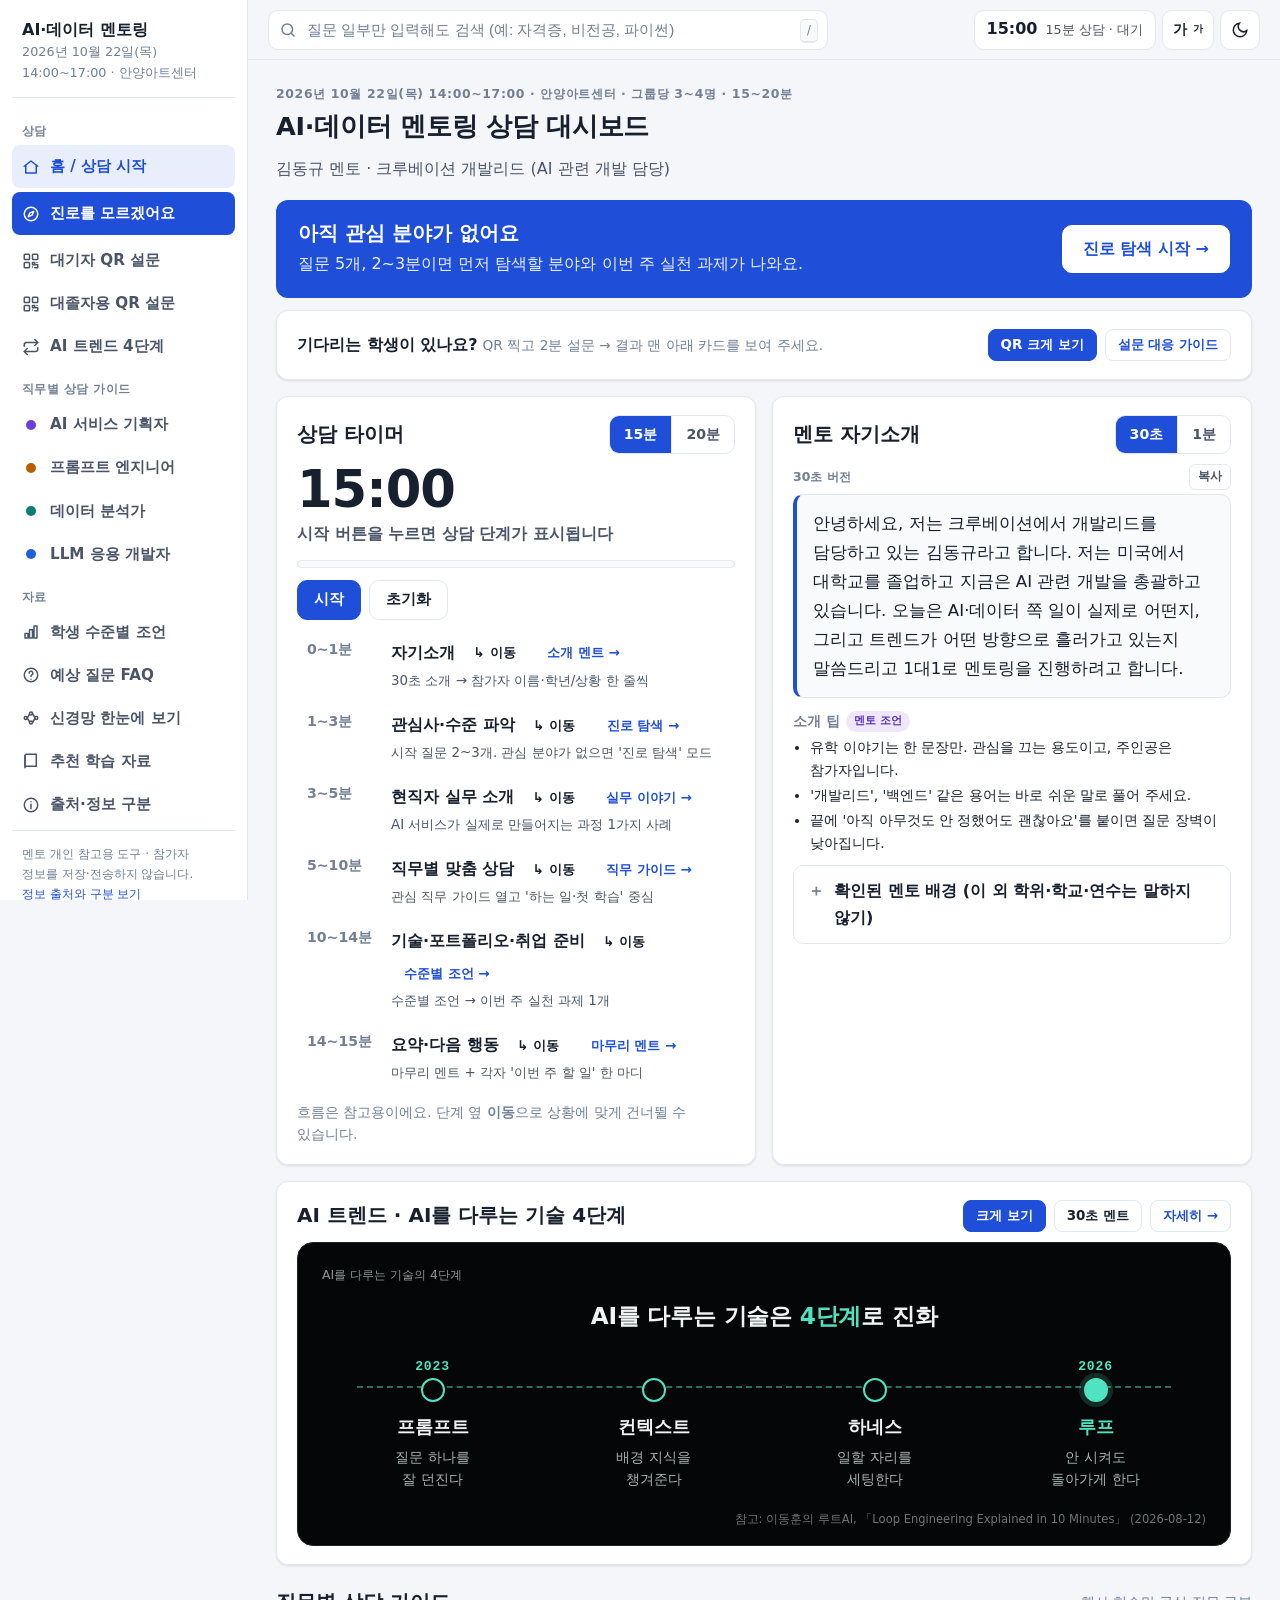
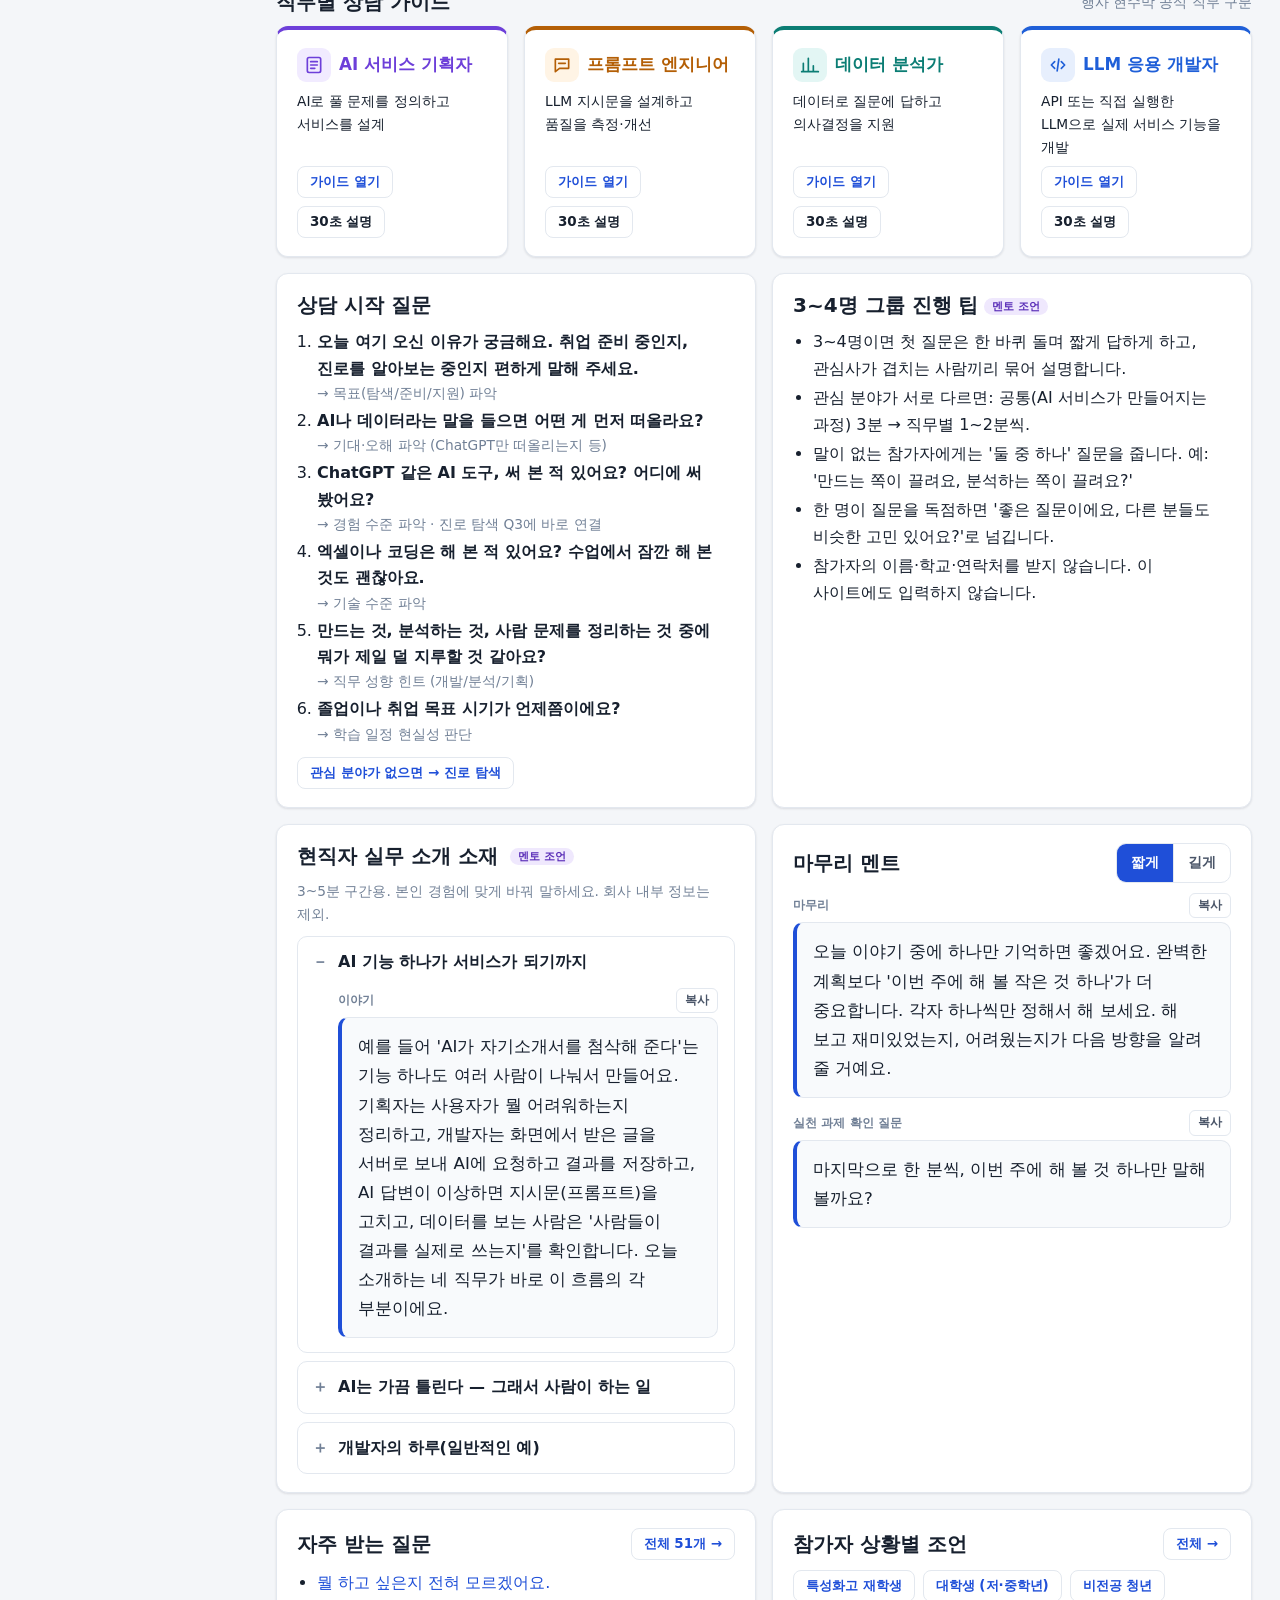
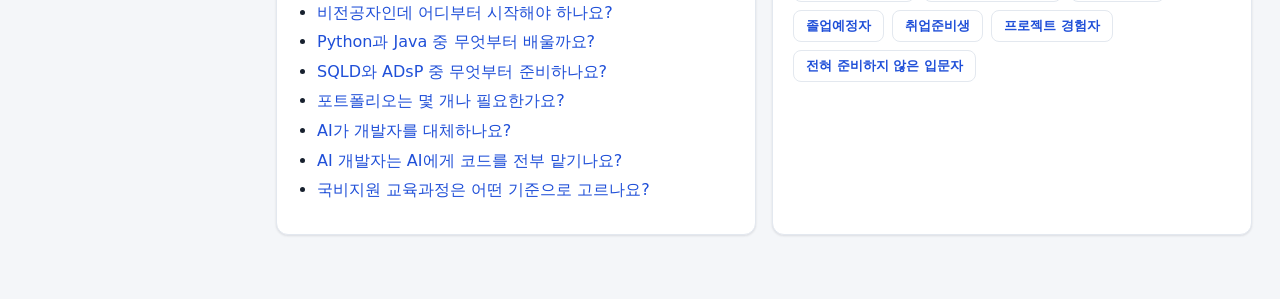
==== commit 9d571e4d: "Clarify LLM application development and model training roles" ====
--- a/anyang-ai-data-mentor-2026/index.html
+++ b/anyang-ai-data-mentor-2026/index.html
@@ -66,6 +66,7 @@
   <script src="data/mentor.js"></script>
   <script src="data/trend.js"></script>
   <script src="data/neural.js"></script>
+  <script src="data/llm-roles.js"></script>
   <script src="data/jobs.js"></script>
   <script src="data/explore.js"></script>
   <script src="data/levels.js"></script>
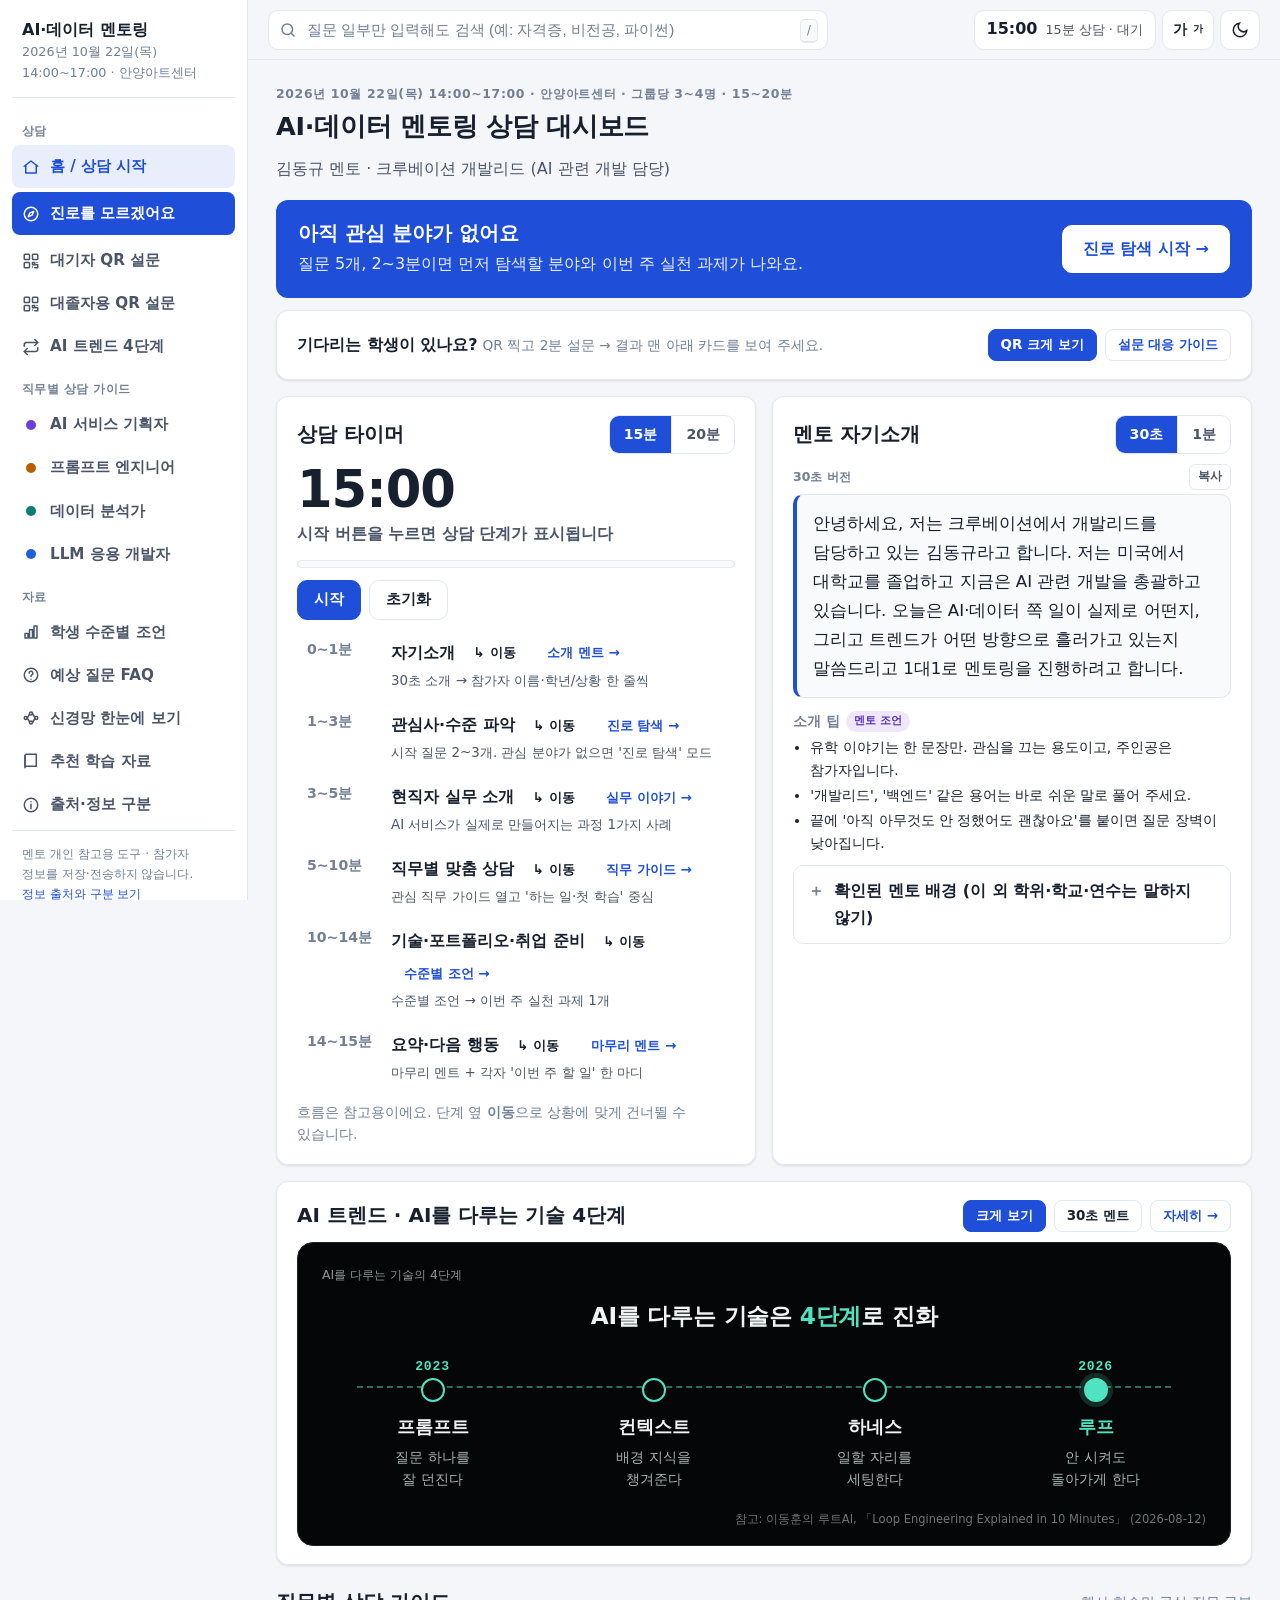
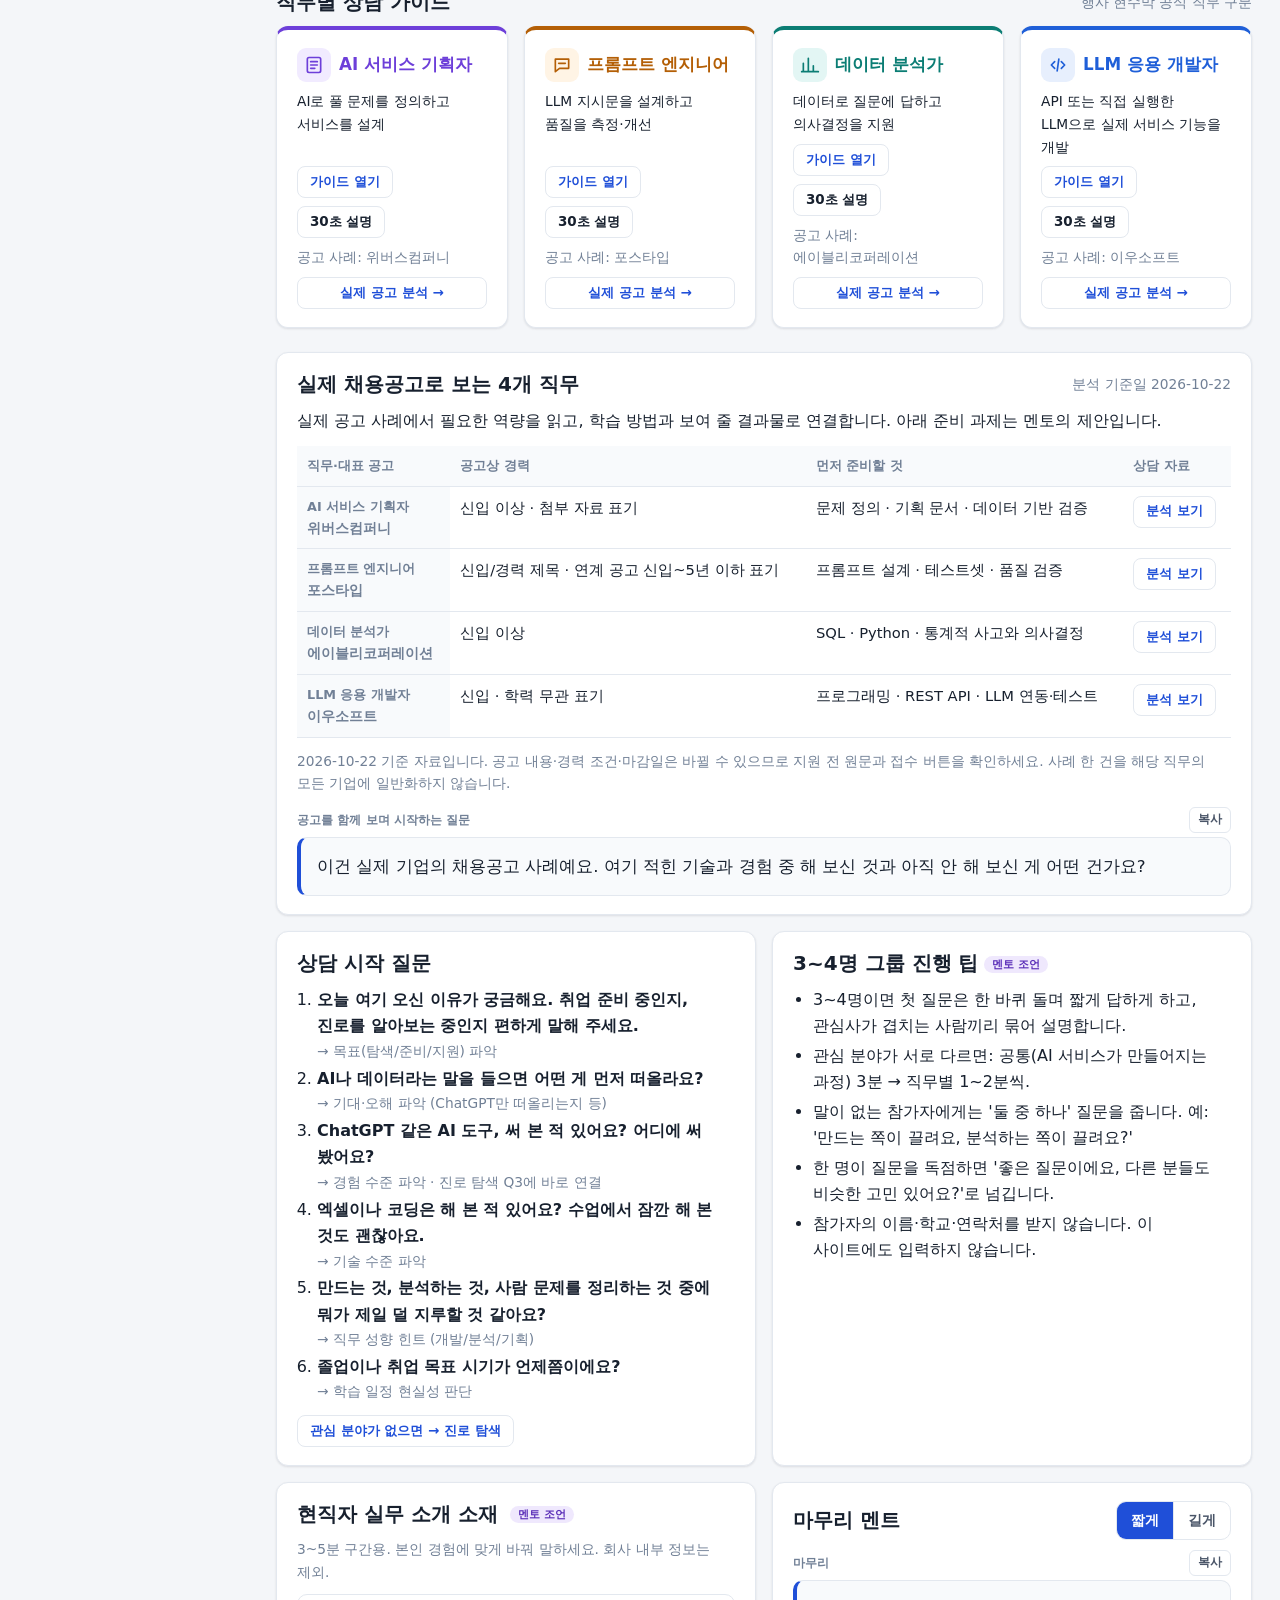
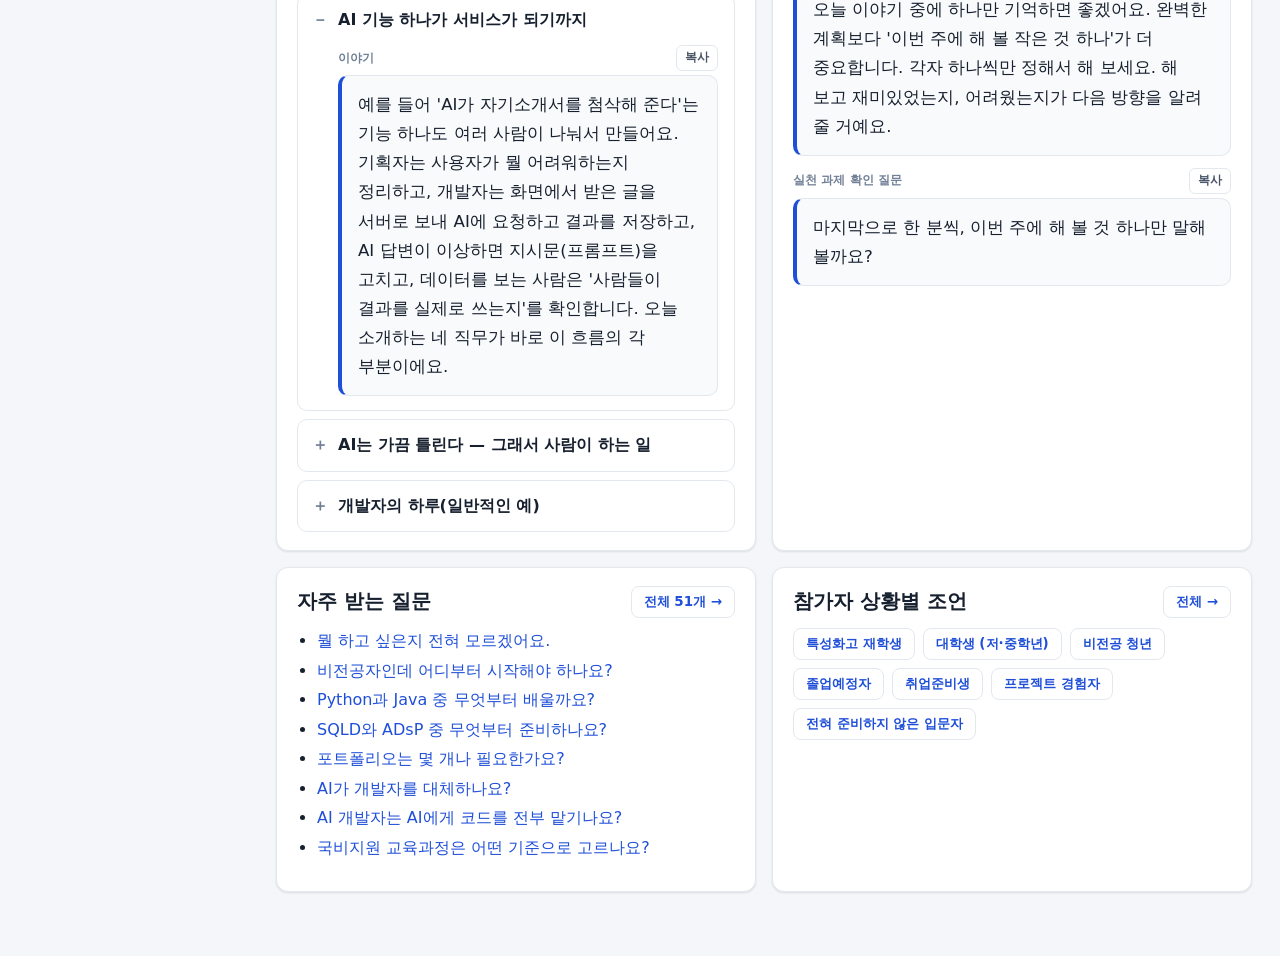
==== commit e9f9de07: "Add four company job posting analyses to mentor guides" ====
--- a/anyang-ai-data-mentor-2026/index.html
+++ b/anyang-ai-data-mentor-2026/index.html
@@ -68,6 +68,7 @@
   <script src="data/neural.js"></script>
   <script src="data/llm-roles.js"></script>
   <script src="data/jobs.js"></script>
+  <script src="data/job-postings.js"></script>
   <script src="data/explore.js"></script>
   <script src="data/levels.js"></script>
   <script src="data/faq.js"></script>
